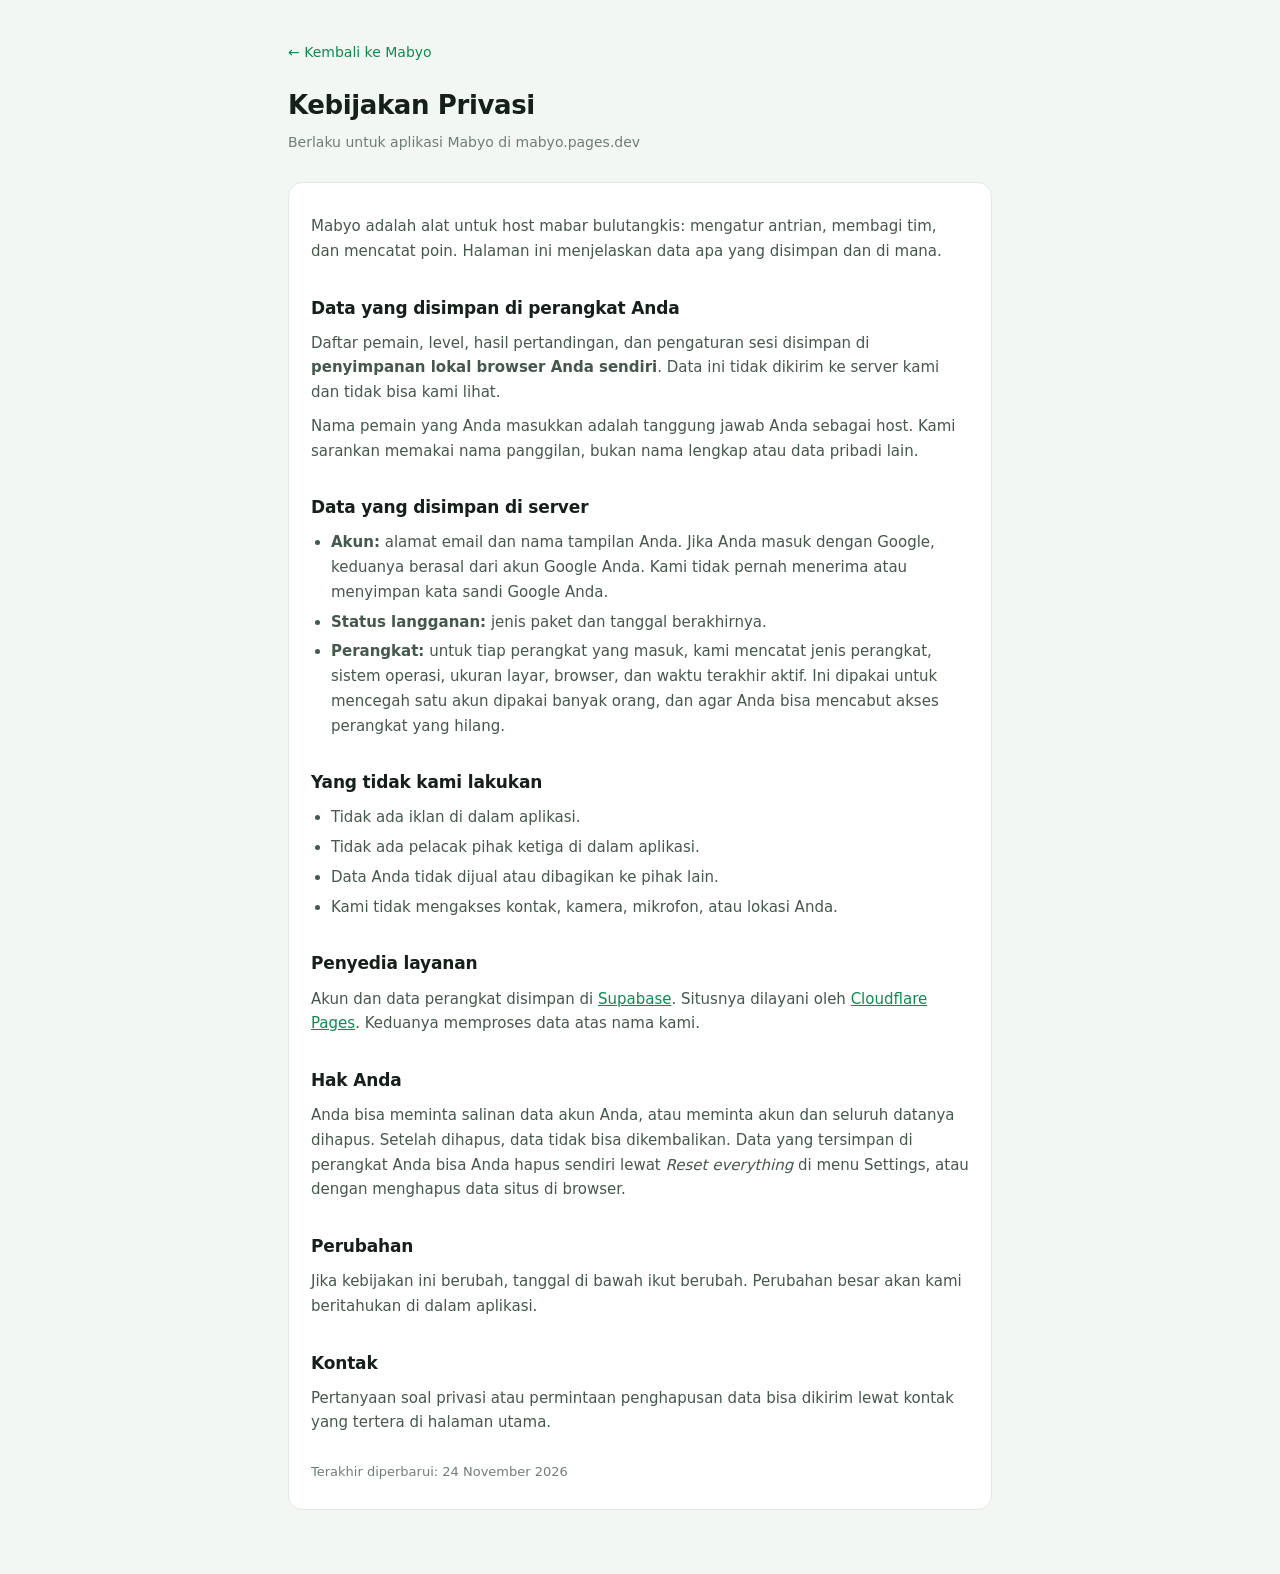
==== privacy.html @ 175cc148 "v72: Google sign-in, a free tier with a court cap, and a landing gate Three changes that only make s" ====
<!doctype html>
<html lang="id">
<head>
<meta charset="utf-8">
<meta name="viewport" content="width=device-width,initial-scale=1,viewport-fit=cover">
<title>Kebijakan Privasi — Mabyo</title>
<!--
  Required by Google's OAuth consent screen, which will not let an app out
  of testing mode without a privacy policy URL. Written to describe what the
  app ACTUALLY does, not what a template says: the roster lives in the
  browser, the server holds only the account and its devices, and there is
  no advertising or analytics in the app at all. If that stops being true,
  this page changes first.
-->
<style>
:root{
  --bg:#f3f7f4; --panel:#fff; --ink:#15201a; --ink2:#44584c; --dim:#6d7f74;
  --line:#dfe9e2; --court:#0E8A4F;
  color-scheme:light;
}
@media (prefers-color-scheme:dark){ :root:not([data-theme="light"]){
  --bg:#11160f; --panel:#19211a; --ink:#e6ede7; --ink2:#c3d2c8; --dim:#93a295;
  --line:#2b362c; --court:#49c184; color-scheme:dark; } }
:root[data-theme="dark"]{
  --bg:#11160f; --panel:#19211a; --ink:#e6ede7; --ink2:#c3d2c8; --dim:#93a295;
  --line:#2b362c; --court:#49c184; color-scheme:dark; }
*{box-sizing:border-box}
body{margin:0;background:var(--bg);color:var(--ink);
  font:15px/1.65 ui-sans-serif,system-ui,-apple-system,"Segoe UI",sans-serif}
.wrap{max-width:46rem;margin:0 auto;padding-block:40px 64px;
  padding-left:max(16px,env(safe-area-inset-left,0px));
  padding-right:max(16px,env(safe-area-inset-right,0px))}
h1{font-size:26px;margin:0 0 4px;letter-spacing:-.015em}
h2{font-size:17px;margin:30px 0 8px;letter-spacing:-.01em}
.sub{color:var(--dim);font-size:14px;margin:0 0 28px}
.card{background:var(--panel);border:1px solid var(--line);border-radius:14px;
  padding:22px 22px 26px}
p{margin:9px 0;color:var(--ink2)}
ul{margin:9px 0;padding-left:20px;color:var(--ink2)}
li{margin:5px 0}
a{color:var(--court)}
.back{display:inline-block;margin-bottom:20px;font-size:14px;color:var(--court);
  text-decoration:none}
footer{margin-top:26px;font-size:13px;color:var(--dim)}
</style>
</head>
<body>
<div class="wrap">
  <a class="back" href="./">&larr; Kembali ke Mabyo</a>
  <h1>Kebijakan Privasi</h1>
  <p class="sub">Berlaku untuk aplikasi Mabyo di mabyo.pages.dev</p>

  <div class="card">
    <p>Mabyo adalah alat untuk host mabar bulutangkis: mengatur antrian,
       membagi tim, dan mencatat poin. Halaman ini menjelaskan data apa yang
       disimpan dan di mana.</p>

    <h2>Data yang disimpan di perangkat Anda</h2>
    <p>Daftar pemain, level, hasil pertandingan, dan pengaturan sesi disimpan
       di <strong>penyimpanan lokal browser Anda sendiri</strong>. Data ini
       tidak dikirim ke server kami dan tidak bisa kami lihat.</p>
    <p>Nama pemain yang Anda masukkan adalah tanggung jawab Anda sebagai host.
       Kami sarankan memakai nama panggilan, bukan nama lengkap atau data
       pribadi lain.</p>

    <h2>Data yang disimpan di server</h2>
    <ul>
      <li><strong>Akun:</strong> alamat email dan nama tampilan Anda. Jika
          Anda masuk dengan Google, keduanya berasal dari akun Google Anda.
          Kami tidak pernah menerima atau menyimpan kata sandi Google Anda.</li>
      <li><strong>Status langganan:</strong> jenis paket dan tanggal
          berakhirnya.</li>
      <li><strong>Perangkat:</strong> untuk tiap perangkat yang masuk, kami
          mencatat jenis perangkat, sistem operasi, ukuran layar, browser,
          dan waktu terakhir aktif. Ini dipakai untuk mencegah satu akun
          dipakai banyak orang, dan agar Anda bisa mencabut akses perangkat
          yang hilang.</li>
    </ul>

    <h2>Yang tidak kami lakukan</h2>
    <ul>
      <li>Tidak ada iklan di dalam aplikasi.</li>
      <li>Tidak ada pelacak pihak ketiga di dalam aplikasi.</li>
      <li>Data Anda tidak dijual atau dibagikan ke pihak lain.</li>
      <li>Kami tidak mengakses kontak, kamera, mikrofon, atau lokasi Anda.</li>
    </ul>

    <h2>Penyedia layanan</h2>
    <p>Akun dan data perangkat disimpan di <a href="https://supabase.com/privacy"
       target="_blank" rel="noopener">Supabase</a>. Situsnya dilayani oleh
       <a href="https://www.cloudflare.com/privacypolicy/" target="_blank"
       rel="noopener">Cloudflare Pages</a>. Keduanya memproses data atas nama
       kami.</p>

    <h2>Hak Anda</h2>
    <p>Anda bisa meminta salinan data akun Anda, atau meminta akun dan seluruh
       datanya dihapus. Setelah dihapus, data tidak bisa dikembalikan. Data
       yang tersimpan di perangkat Anda bisa Anda hapus sendiri lewat
       <em>Reset everything</em> di menu Settings, atau dengan menghapus data
       situs di browser.</p>

    <h2>Perubahan</h2>
    <p>Jika kebijakan ini berubah, tanggal di bawah ikut berubah. Perubahan
       besar akan kami beritahukan di dalam aplikasi.</p>

    <h2>Kontak</h2>
    <p>Pertanyaan soal privasi atau permintaan penghapusan data bisa dikirim
       lewat kontak yang tertera di halaman utama.</p>

    <footer>Terakhir diperbarui: 24 November 2026</footer>
  </div>
</div>
</body>
</html>
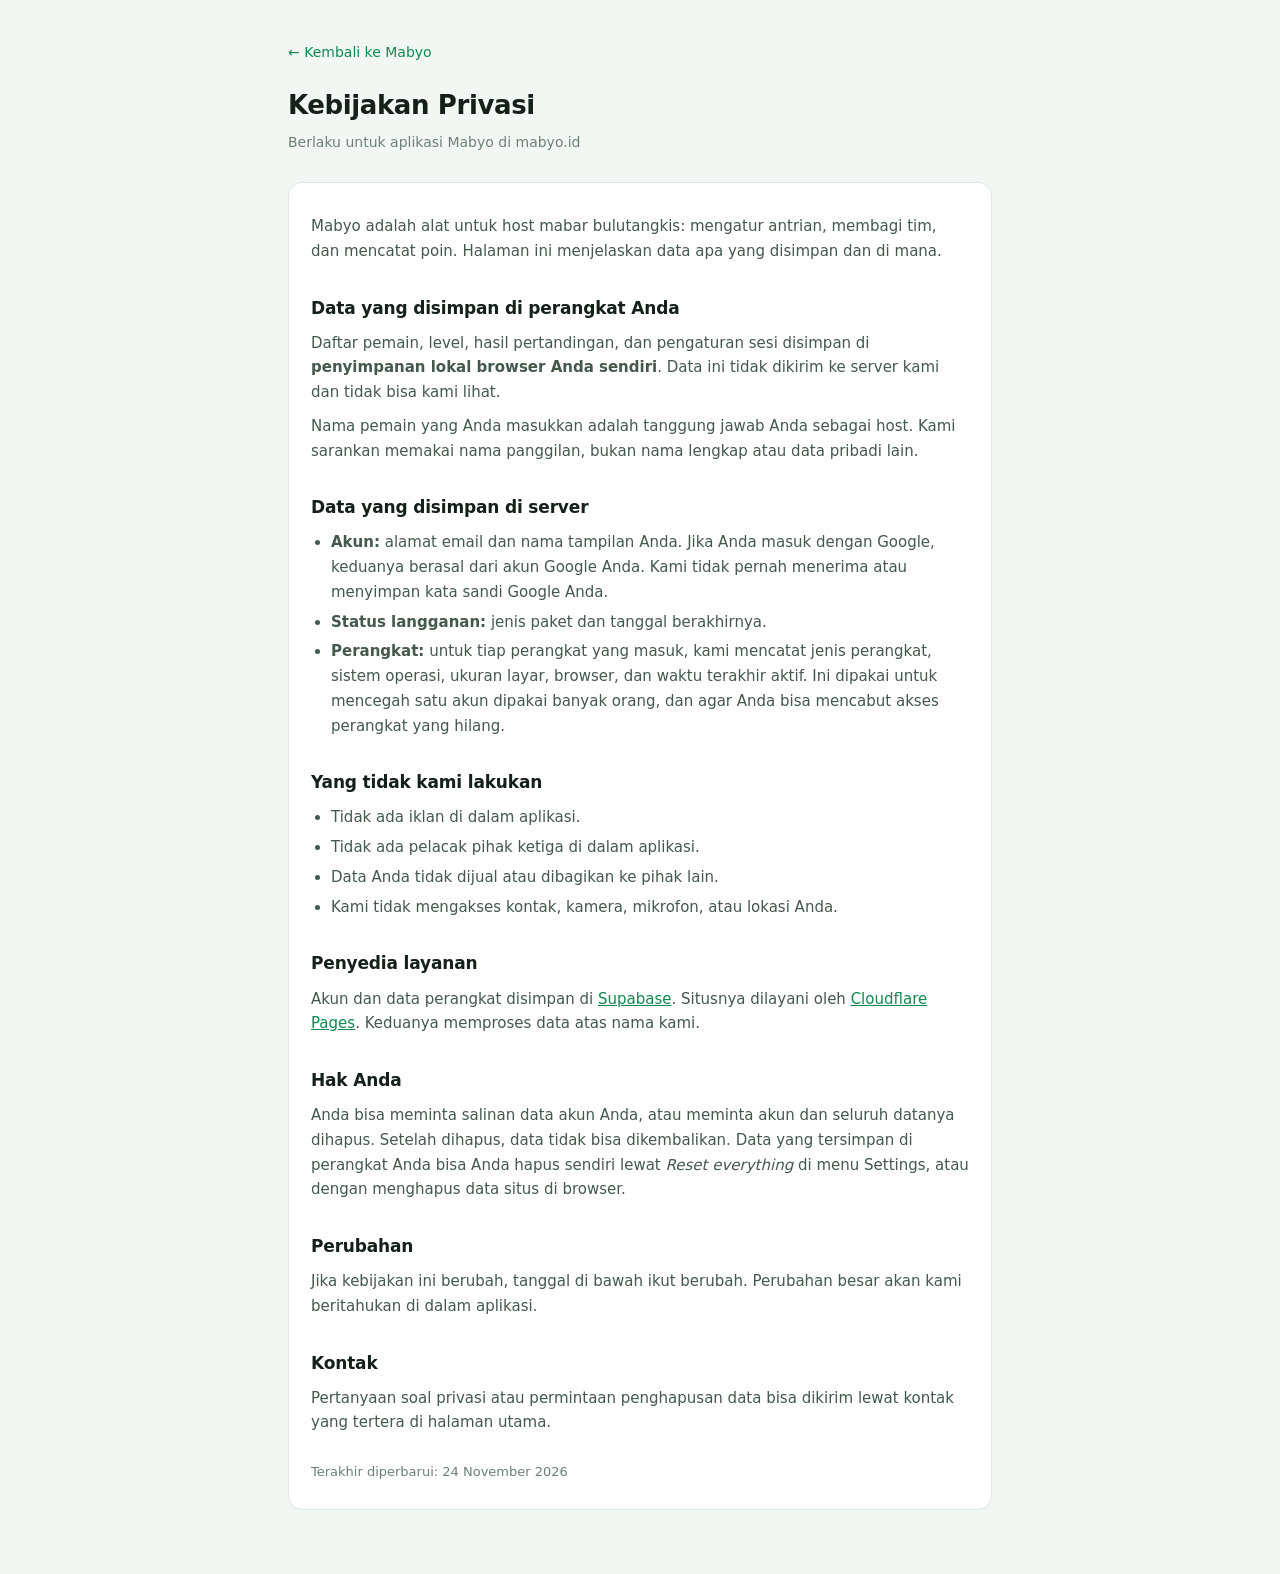
==== commit 8f011564: "v78: mabyo.id is the address mabyo.pages.dev cannot be deleted -- Cloudflare assigns it to the proje" ====
--- a/privacy.html
+++ b/privacy.html
@@ -48,7 +48,7 @@
 <div class="wrap">
   <a class="back" href="./">&larr; Kembali ke Mabyo</a>
   <h1>Kebijakan Privasi</h1>
-  <p class="sub">Berlaku untuk aplikasi Mabyo di mabyo.pages.dev</p>
+  <p class="sub">Berlaku untuk aplikasi Mabyo di mabyo.id</p>
 
   <div class="card">
     <p>Mabyo adalah alat untuk host mabar bulutangkis: mengatur antrian,
